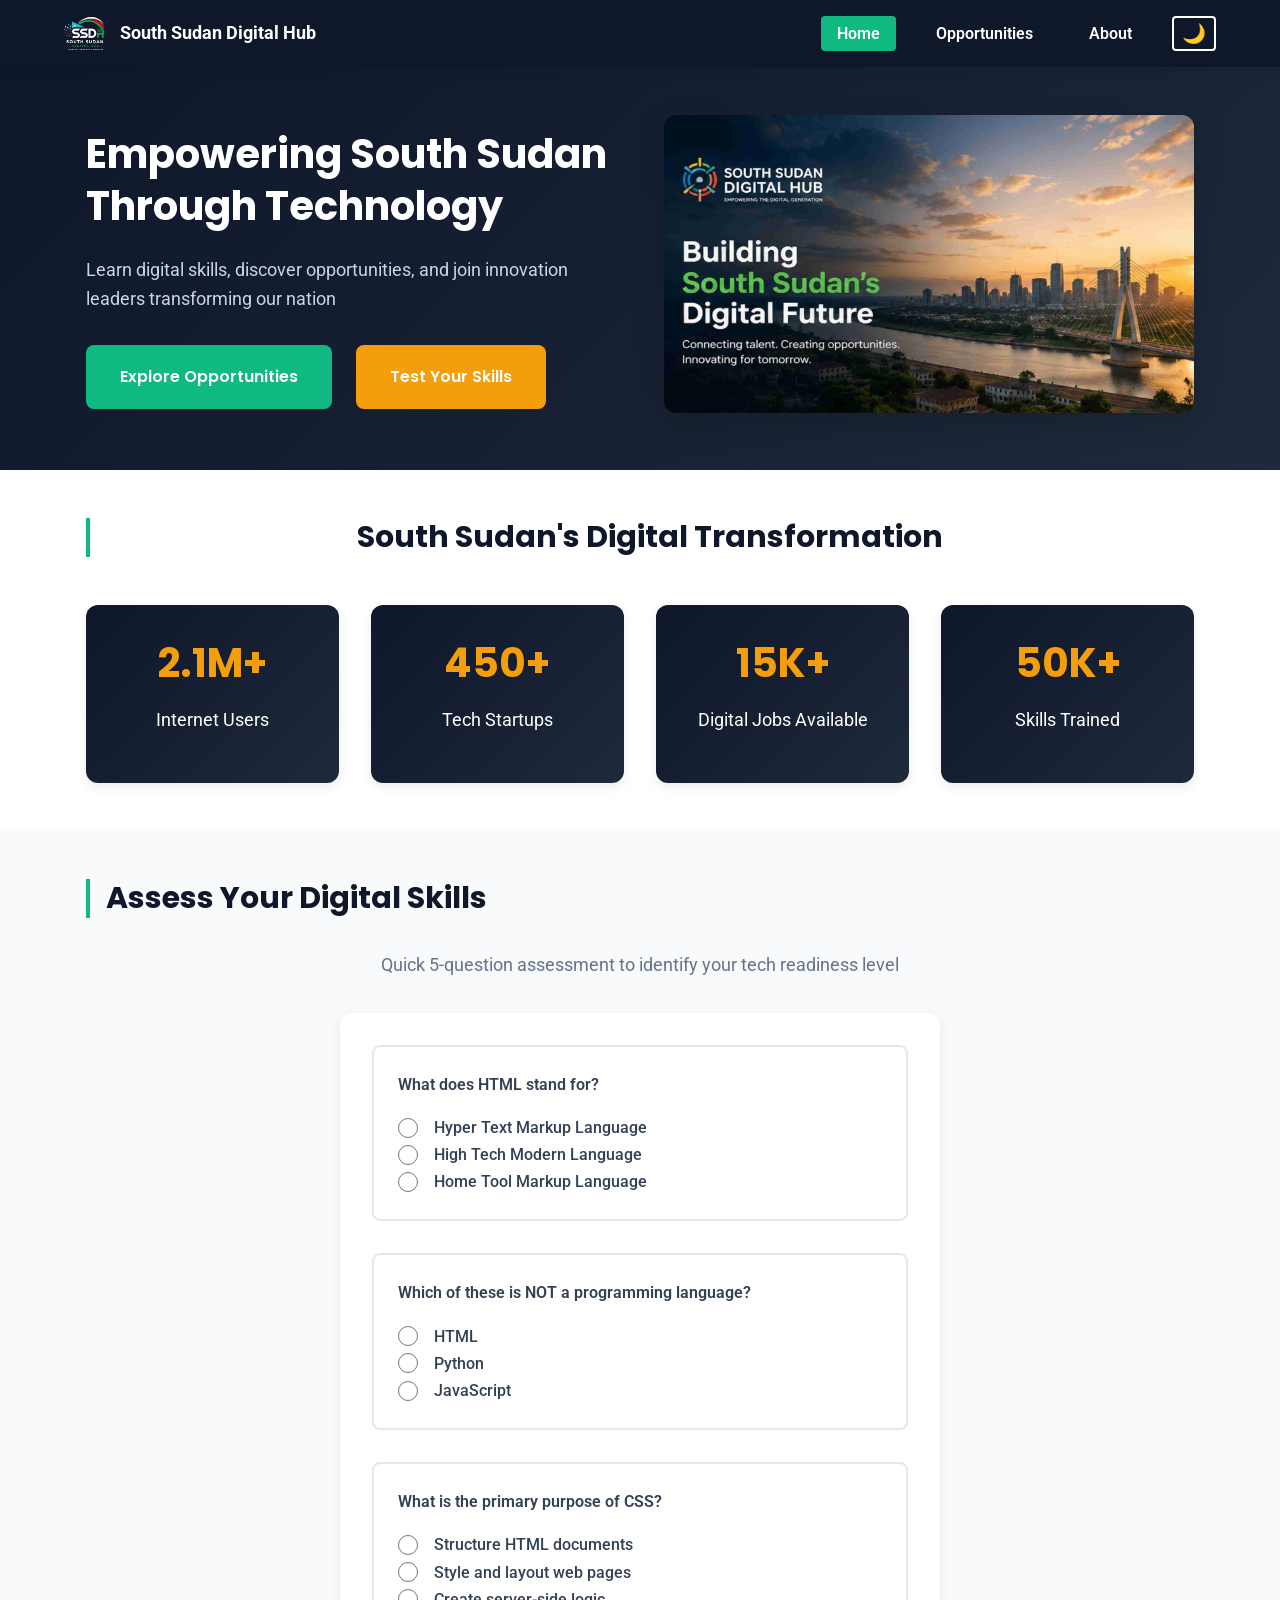
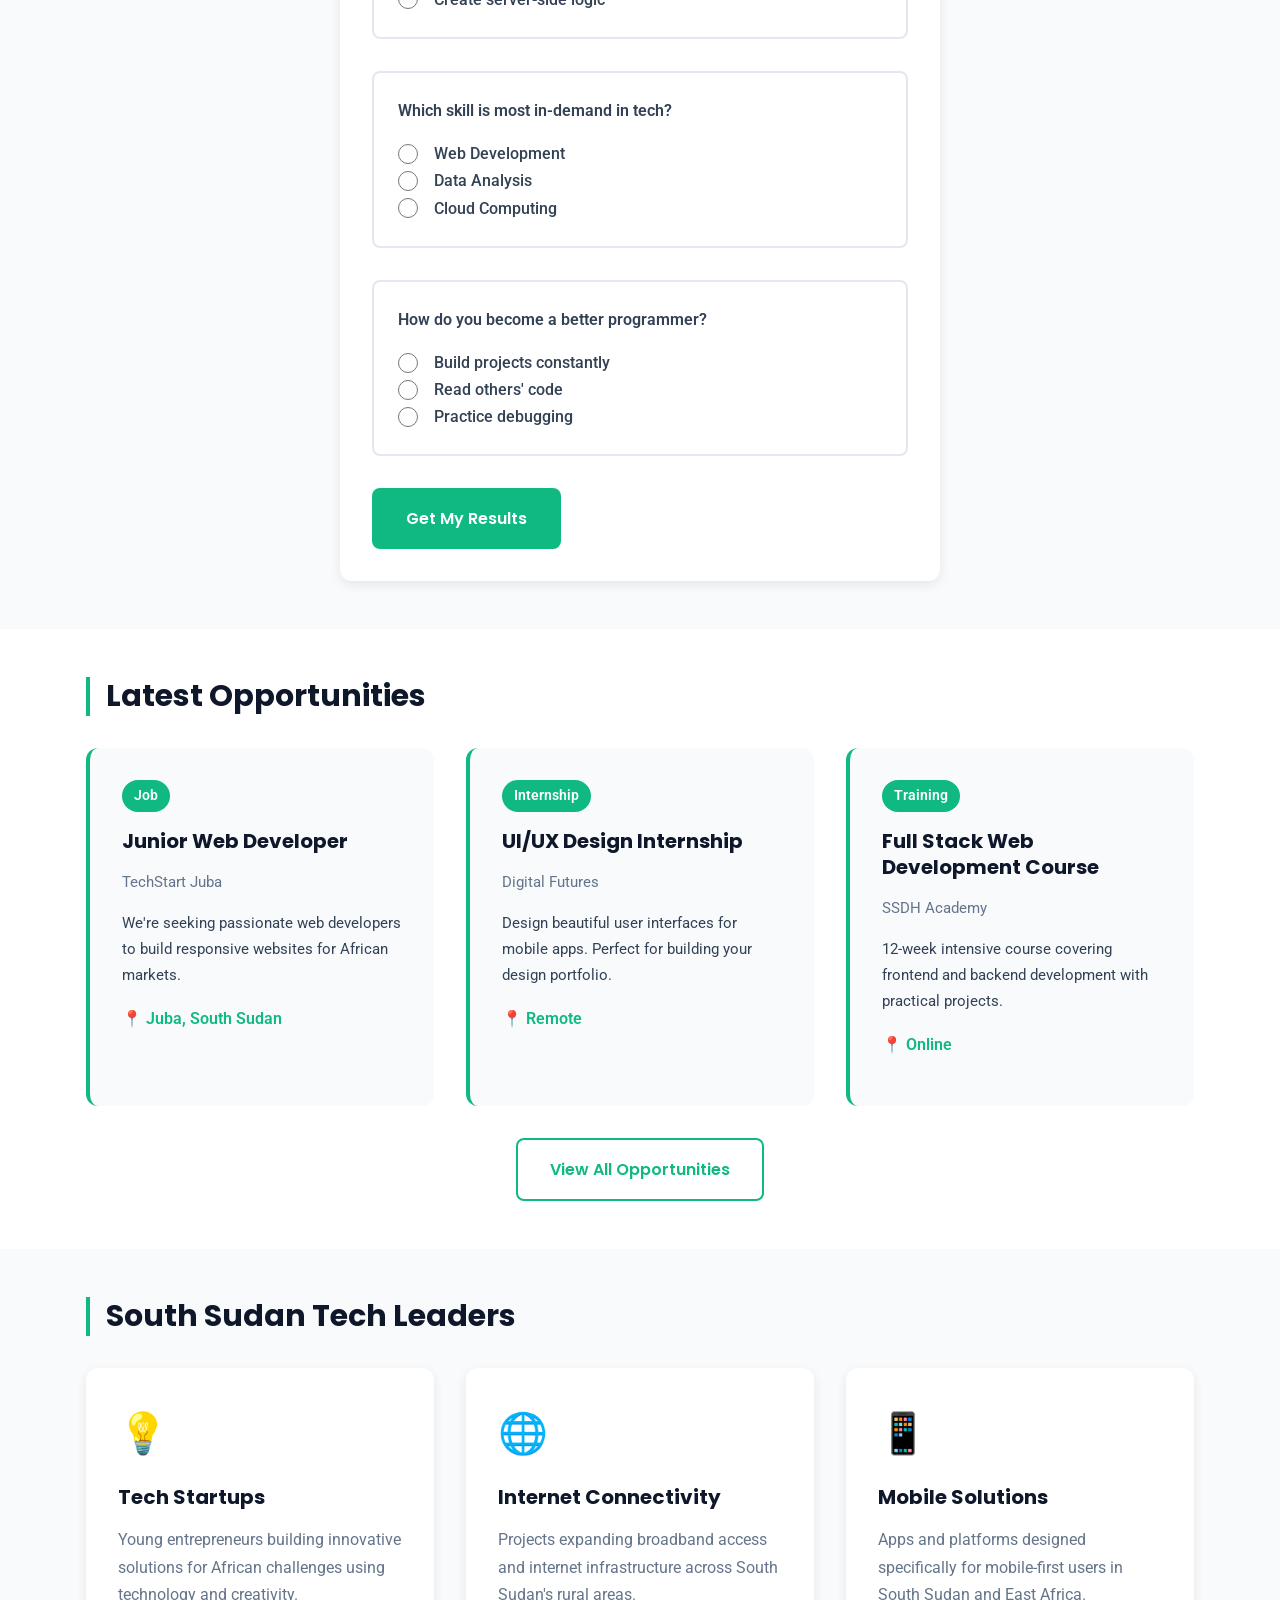
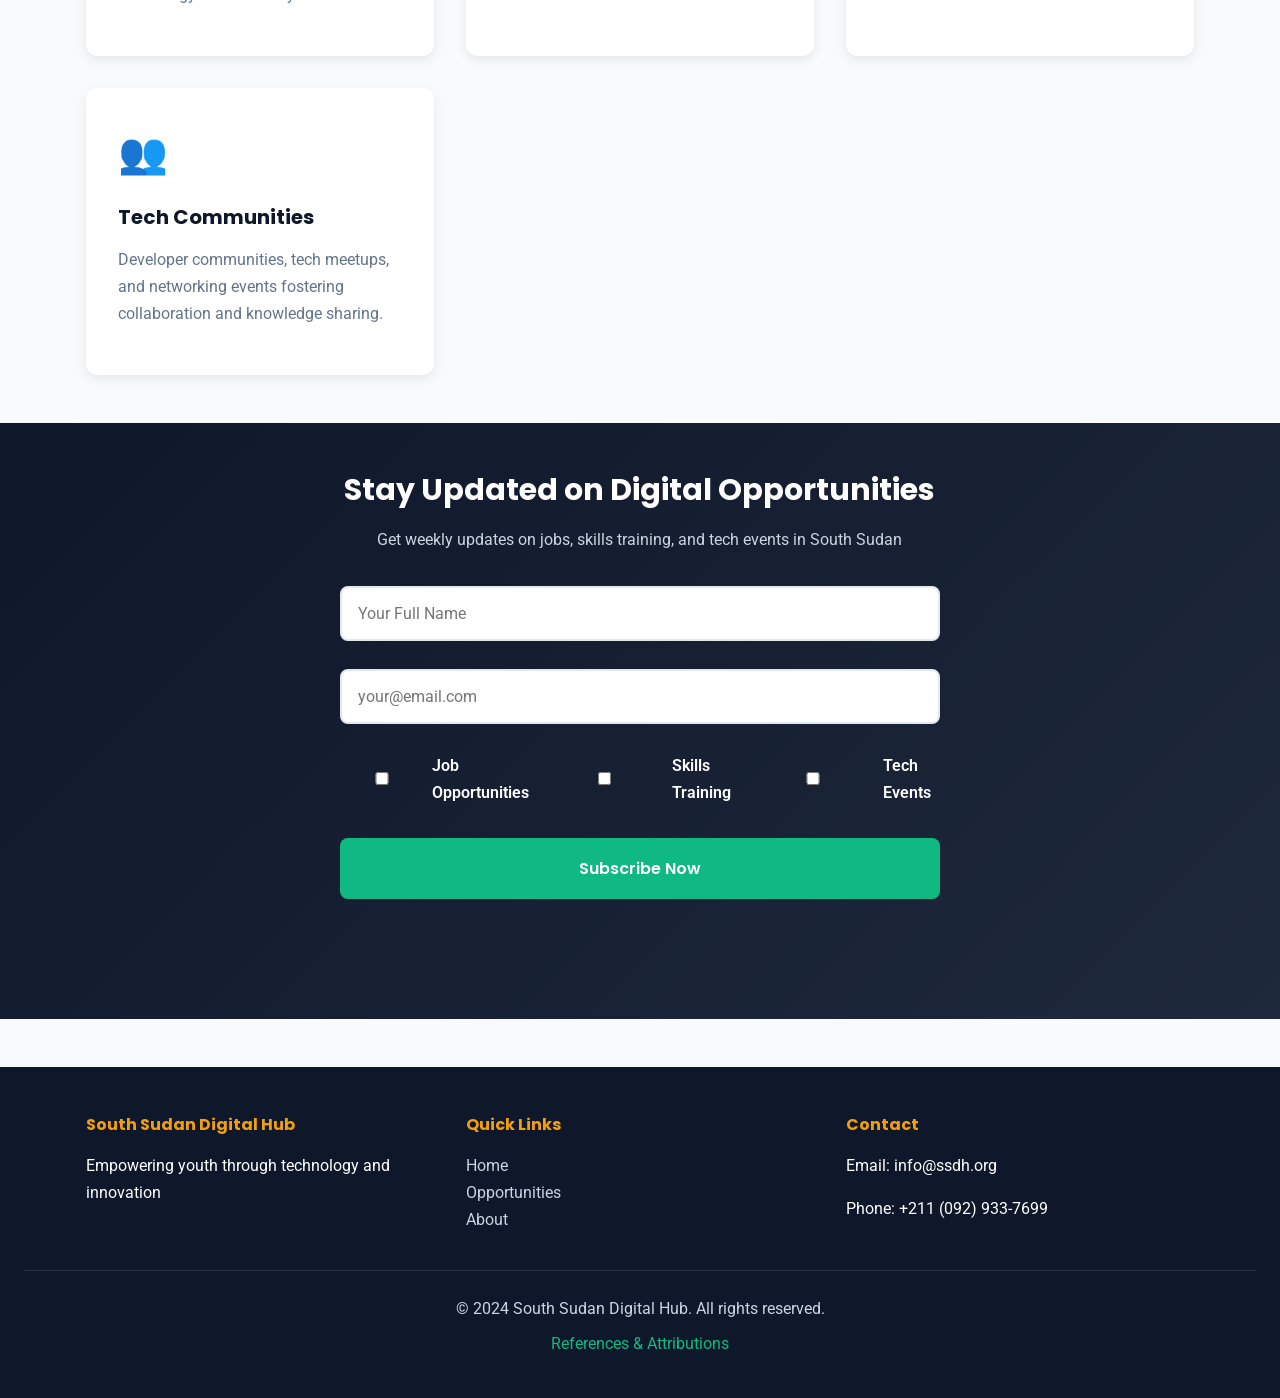
==== siteplan/index.html @ 2dbce315 "w06 project siteplan" ====
<!DOCTYPE html>
<html lang="en">
<head>
    <meta charset="UTF-8">
    <meta name="viewport" content="width=device-width, initial-scale=1.0">
    <meta name="description" content="South Sudan Digital Hub - Connecting young people with digital skills, innovation opportunities, and technology resources to drive economic growth.">
    <meta name="author" content="Isaac Malou">
    <meta name="theme-color" content="#0F172A">
    
    <title>South Sudan Digital Hub - Technology & Innovation Hub</title>
    
    <link rel="preconnect" href="https://fonts.googleapis.com">
    <link rel="preconnect" href="https://fonts.gstatic.com" crossorigin>
    <link href="https://fonts.googleapis.com/css2?family=Poppins:wght@400;600;700&family=Roboto:wght@300;400;500&display=swap" rel="stylesheet">
    <link rel="stylesheet" href="css/styles.css">
</head>
<body>
    <!-- Navigation -->
    <nav class="navbar">
        <div class="container nav-container">
            <div class="nav-brand">
                <img src="images/ssdh_logo0.png" alt="SSDH Logo" class="nav-logo">
                <span>South Sudan Digital Hub</span>
            </div>
            <button class="menu-toggle" id="menuToggle" aria-label="Toggle menu">
                <span></span>
                <span></span>
                <span></span>
            </button>
            <ul class="nav-menu" id="navMenu">
                <li><a href="index.html" class="active">Home</a></li>
                <li><a href="opportunities.html">Opportunities</a></li>
                <li><a href="about.html">About</a></li>
                <li><button id="themeToggle" class="theme-btn" aria-label="Toggle dark mode">🌙</button></li>
            </ul>
        </div>
    </nav>

    <!-- Hero Section -->
    <header class="hero">
        <div class="container">
            <div class="hero-content">
                <h1>Empowering South Sudan Through Technology</h1>
                <p class="hero-subtitle">Learn digital skills, discover opportunities, and join innovation leaders transforming our nation</p>
                <div class="hero-buttons">
                    <a href="opportunities.html" class="btn btn-primary">Explore Opportunities</a>
                    <a href="#skills-quiz" class="btn btn-secondary">Test Your Skills</a>
                </div>
            </div>
            <div class="hero-image">
                <img src="images/hero-tech.png" alt="South Sudan Digital Innovation" loading="lazy">
            </div>
        </div>
    </header>

    <main>
        <!-- Digital Impact Statistics -->
        <section class="statistics">
            <div class="container">
                <h2>South Sudan's Digital Transformation</h2>
                <div class="stats-grid">
                    <div class="stat-card">
                        <h3 class="stat-number" id="stat-users">2.1M+</h3>
                        <p>Internet Users</p>
                    </div>
                    <div class="stat-card">
                        <h3 class="stat-number" id="stat-startups">450+</h3>
                        <p>Tech Startups</p>
                    </div>
                    <div class="stat-card">
                        <h3 class="stat-number" id="stat-jobs">15K+</h3>
                        <p>Digital Jobs Available</p>
                    </div>
                    <div class="stat-card">
                        <h3 class="stat-number" id="stat-trained">50K+</h3>
                        <p>Skills Trained</p>
                    </div>
                </div>
            </div>
        </section>

        <!-- Skills Assessment Quiz -->
        <section class="skills-quiz" id="skills-quiz">
            <div class="container">
                <h2>Assess Your Digital Skills</h2>
                <p class="section-subtitle">Quick 5-question assessment to identify your tech readiness level</p>
                
                <div class="quiz-container">
                    <form id="quizForm">
                        <div class="quiz-questions" id="quizQuestions">
                            <!-- Questions will be populated by JavaScript -->
                        </div>
                        <button type="submit" class="btn btn-primary">Get My Results</button>
                    </form>
                    
                    <div id="quizResults" class="quiz-results" style="display: none;">
                        <h3>Your Digital Skills Level</h3>
                        <div class="result-badge" id="resultBadge"></div>
                        <p id="resultMessage"></p>
                        <div id="recommendedPath"></div>
                        <button class="btn btn-secondary" onclick="document.getElementById('quizForm').style.display='block'; document.getElementById('quizResults').style.display='none'; document.getElementById('quizForm').reset();">
                            Retake Quiz
                        </button>
                    </div>
                </div>
            </div>
        </section>

        <!-- Featured Opportunities -->
        <section class="featured-opportunities">
            <div class="container">
                <h2>Latest Opportunities</h2>
                <div class="opportunity-cards" id="opportunityCards">
                    <!-- Populated by JavaScript -->
                </div>
                <div class="view-all">
                    <a href="opportunities.html" class="btn btn-outline">View All Opportunities</a>
                </div>
            </div>
        </section>

        <!-- Innovation Highlights -->
        <section class="innovations">
            <div class="container">
                <h2>South Sudan Tech Leaders</h2>
                <div class="innovation-grid" id="innovationGrid">
                    <!-- Populated by JavaScript -->
                </div>
            </div>
        </section>

        <!-- Newsletter Signup Form -->
        <section class="newsletter">
            <div class="container">
                <h2>Stay Updated on Digital Opportunities</h2>
                <p>Get weekly updates on jobs, skills training, and tech events in South Sudan</p>
                <form id="newsletterForm" class="newsletter-form">
                    <div class="form-group">
                        <input type="text" id="userName" name="name" placeholder="Your Full Name" required>
                        <span class="error-message" id="nameError"></span>
                    </div>
                    <div class="form-group">
                        <input type="email" id="userEmail" name="email" placeholder="your@email.com" required>
                        <span class="error-message" id="emailError"></span>
                    </div>
                    <div class="form-group checkbox-group">
                        <label>
                            <input type="checkbox" name="interests" value="jobs"> Job Opportunities
                        </label>
                        <label>
                            <input type="checkbox" name="interests" value="training"> Skills Training
                        </label>
                        <label>
                            <input type="checkbox" name="interests" value="events"> Tech Events
                        </label>
                    </div>
                    <button type="submit" class="btn btn-primary">Subscribe Now</button>
                    <div id="formMessage" class="form-message"></div>
                </form>
            </div>
        </section>
    </main>

    <!-- Footer -->
    <footer>
        <div class="container footer-content">
            <div class="footer-section">
                <h4>South Sudan Digital Hub</h4>
                <p>Empowering youth through technology and innovation</p>
            </div>
            <div class="footer-section">
                <h4>Quick Links</h4>
                <ul>
                    <li><a href="index.html">Home</a></li>
                    <li><a href="opportunities.html">Opportunities</a></li>
                    <li><a href="about.html">About</a></li>
                </ul>
            </div>
            <div class="footer-section">
                <h4>Contact</h4>
                <p>Email: info@ssdh.org</p>
                <p>Phone: +211 (092) 933-7699</p>
            </div>
        </div>
        <div class="footer-bottom">
            <p>&copy; 2024 South Sudan Digital Hub. All rights reserved.</p>
            <p><a href="about.html#references">References & Attributions</a></p>
        </div>
    </footer>

    <script src="js/script.js"></script>
</body>
</html>
---- siteplan/css/styles.css ----
/* ==========================================
   SOUTH SUDAN DIGITAL HUB - MAIN STYLESHEET
   =========================================== */

/* CSS Variables */
:root {
    /* Colors */
    --navy: #0F172A;
    --green: #10B981;
    --gold: #F59E0B;
    --light: #F8FAFC;
    --white: #FFFFFF;
    --text: #334155;
    --text-light: #64748B;
    --border: #E2E8F0;
    --shadow: 0 4px 12px rgba(0, 0, 0, 0.08);
    --shadow-lg: 0 10px 30px rgba(0, 0, 0, 0.15);
    
    /* Spacing */
    --spacing-xs: 0.5rem;
    --spacing-sm: 1rem;
    --spacing-md: 1.5rem;
    --spacing-lg: 2rem;
    --spacing-xl: 3rem;
    
    /* Typography */
    --font-heading: 'Poppins', sans-serif;
    --font-body: 'Roboto', sans-serif;
    --font-size-base: 1rem;
    --font-size-lg: 1.125rem;
    --font-size-xl: 1.25rem;
    --font-size-2xl: 1.875rem;
    --font-size-3xl: 2.25rem;
    
    /* Transitions */
    --transition: all 0.3s cubic-bezier(0.4, 0, 0.2, 1);
}

/* Dark Mode Variables */
body.dark-mode {
    --light: #1A202C;
    --white: #2D3748;
    --text: #E2E8F0;
    --text-light: #A0AEC0;
    --border: #4A5568;
}

/* ==========================================
   BASE STYLES
   =========================================== */

* {
    margin: 0;
    padding: 0;
    box-sizing: border-box;
}

html {
    scroll-behavior: smooth;
}

body {
    font-family: var(--font-body);
    background-color: var(--light);
    color: var(--text);
    line-height: 1.7;
    transition: var(--transition);
    overflow-x: hidden;
}

.container {
    width: min(1200px, 90%);
    margin: 0 auto;
}

/* Typography */
h1, h2, h3, h4, h5, h6 {
    font-family: var(--font-heading);
    font-weight: 700;
    line-height: 1.3;
    margin-bottom: var(--spacing-sm);
}

h1 {
    font-size: var(--font-size-3xl);
}

h2 {
    font-size: var(--font-size-2xl);
    color: var(--navy);
    border-left: 4px solid var(--green);
    padding-left: var(--spacing-sm);
    margin-bottom: var(--spacing-lg);
}

body.dark-mode h2 {
    color: var(--white);
}

h3 {
    font-size: var(--font-size-xl);
}

p {
    margin-bottom: var(--spacing-sm);
}

a {
    color: var(--green);
    text-decoration: none;
    transition: var(--transition);
}

a:hover {
    color: var(--gold);
}

/* ==========================================
   NAVIGATION
   =========================================== */

.navbar {
    background-color: var(--navy);
    color: var(--white);
    padding: var(--spacing-sm) 0;
    position: sticky;
    top: 0;
    z-index: 1000;
    box-shadow: var(--shadow);
}

.nav-container {
    display: flex;
    justify-content: space-between;
    align-items: center;
    flex-wrap: wrap;
    gap: var(--spacing-md);
}

.nav-brand {
    display: flex;
    align-items: center;
    gap: var(--spacing-sm);
    font-weight: 700;
    font-size: var(--font-size-lg);
}

.nav-logo {
    width: 40px;
    height: auto;
}

.nav-menu {
    display: flex;
    list-style: none;
    gap: var(--spacing-md);
    align-items: center;
}

.nav-menu a {
    color: var(--white);
    font-weight: 600;
    padding: var(--spacing-xs) var(--spacing-sm);
    border-radius: 4px;
    transition: var(--transition);
}

.nav-menu a:hover,
.nav-menu a.active {
    background-color: var(--green);
    color: var(--white);
}

.menu-toggle {
    display: none;
    flex-direction: column;
    background: none;
    border: none;
    cursor: pointer;
    gap: 5px;
}

.menu-toggle span {
    width: 25px;
    height: 3px;
    background-color: var(--white);
    border-radius: 2px;
    transition: var(--transition);
}

.theme-btn {
    background: none;
    border: 2px solid var(--white);
    color: var(--white);
    font-size: 1.2rem;
    padding: 0.25rem 0.5rem;
    border-radius: 4px;
    cursor: pointer;
    transition: var(--transition);
}

.theme-btn:hover {
    background-color: var(--green);
    border-color: var(--green);
}

/* ==========================================
   HERO SECTION
   =========================================== */

.hero {
    background: linear-gradient(135deg, var(--navy) 0%, #1E293B 100%);
    color: var(--white);
    padding: var(--spacing-xl) var(--spacing-md);
}

.hero .container {
    display: grid;
    grid-template-columns: 1fr 1fr;
    gap: var(--spacing-xl);
    align-items: center;
}

.hero-content h1 {
    color: var(--white);
    margin-bottom: var(--spacing-md);
    font-size: 2.5rem;
}

.hero-subtitle {
    font-size: var(--font-size-lg);
    color: #CBD5E1;
    margin-bottom: var(--spacing-lg);
    line-height: 1.6;
}

.hero-buttons {
    display: flex;
    gap: var(--spacing-md);
    flex-wrap: wrap;
}

.hero-image img {
    width: 100%;
    height: auto;
    border-radius: 12px;
    box-shadow: var(--shadow-lg);
}

/* ==========================================
   BUTTONS
   =========================================== */

.btn {
    display: inline-block;
    padding: var(--spacing-sm) var(--spacing-lg);
    border-radius: 8px;
    font-family: var(--font-heading);
    font-weight: 600;
    border: 2px solid transparent;
    cursor: pointer;
    transition: var(--transition);
    text-align: center;
    font-size: var(--font-size-base);
}

.btn-primary {
    background-color: var(--green);
    color: var(--white);
}

.btn-primary:hover {
    background-color: #059669;
    transform: translateY(-2px);
    box-shadow: var(--shadow-lg);
}

.btn-secondary {
    background-color: var(--gold);
    color: var(--white);
}

.btn-secondary:hover {
    background-color: #D97706;
    transform: translateY(-2px);
}

.btn-outline {
    background-color: transparent;
    color: var(--green);
    border: 2px solid var(--green);
}

.btn-outline:hover {
    background-color: var(--green);
    color: var(--white);
}

/* ==========================================
   PAGE HEADER
   =========================================== */

.page-header {
    background: linear-gradient(135deg, var(--navy) 0%, #1E293B 100%);
    color: var(--white);
    padding: var(--spacing-xl) var(--spacing-md);
    text-align: center;
}

.page-header h1 {
    color: var(--white);
    margin-bottom: var(--spacing-sm);
}

.page-header p {
    font-size: var(--font-size-lg);
    color: #CBD5E1;
}

/* ==========================================
   STATISTICS SECTION
   =========================================== */

.statistics {
    padding: var(--spacing-xl) var(--spacing-md);
    background-color: var(--white);
}

body.dark-mode .statistics {
    background-color: var(--white);
}

.statistics h2 {
    text-align: center;
    margin-bottom: var(--spacing-xl);
}

.stats-grid {
    display: grid;
    grid-template-columns: repeat(auto-fit, minmax(200px, 1fr));
    gap: var(--spacing-lg);
}

.stat-card {
    background: linear-gradient(135deg, var(--navy) 0%, #1E293B 100%);
    color: var(--white);
    padding: var(--spacing-lg);
    border-radius: 12px;
    text-align: center;
    box-shadow: var(--shadow);
    transition: var(--transition);
}

.stat-card:hover {
    transform: translateY(-5px);
    box-shadow: var(--shadow-lg);
}

.stat-number {
    font-size: 2.5rem;
    color: var(--gold);
    margin-bottom: var(--spacing-sm);
    font-weight: 700;
}

.stat-card p {
    font-size: var(--font-size-lg);
}

/* ==========================================
   SKILLS QUIZ SECTION
   =========================================== */

.skills-quiz {
    padding: var(--spacing-xl) var(--spacing-md);
    background-color: var(--light);
}

.section-subtitle {
    text-align: center;
    color: var(--text-light);
    margin-bottom: var(--spacing-lg);
    font-size: var(--font-size-lg);
}

.quiz-container {
    background-color: var(--white);
    padding: var(--spacing-lg);
    border-radius: 12px;
    max-width: 600px;
    margin: 0 auto;
    box-shadow: var(--shadow);
}

.quiz-questions {
    display: grid;
    gap: var(--spacing-lg);
    margin-bottom: var(--spacing-lg);
}

.quiz-question {
    padding: var(--spacing-md);
    border: 2px solid var(--border);
    border-radius: 8px;
    transition: var(--transition);
}

.quiz-question:hover {
    border-color: var(--green);
    background-color: rgba(16, 185, 129, 0.05);
}

.quiz-question label {
    display: flex;
    align-items: center;
    gap: var(--spacing-sm);
    cursor: pointer;
    font-weight: 500;
}

.quiz-question input[type="radio"] {
    cursor: pointer;
    width: 20px;
    height: 20px;
    accent-color: var(--green);
}

.quiz-results {
    text-align: center;
    padding: var(--spacing-lg);
    background-color: rgba(16, 185, 129, 0.1);
    border-radius: 8px;
}

.result-badge {
    font-size: 3rem;
    margin: var(--spacing-lg) 0;
}

.quiz-results p {
    font-size: var(--font-size-lg);
    margin-bottom: var(--spacing-md);
    font-weight: 600;
}

#recommendedPath {
    text-align: left;
    margin-top: var(--spacing-lg);
    padding: var(--spacing-md);
    background-color: var(--light);
    border-radius: 8px;
}

#recommendedPath h4 {
    margin-bottom: var(--spacing-sm);
}

#recommendedPath ul {
    margin-left: var(--spacing-md);
}

/* ==========================================
   FEATURED OPPORTUNITIES SECTION
   =========================================== */

.featured-opportunities {
    padding: var(--spacing-xl) var(--spacing-md);
    background-color: var(--white);
}

.opportunity-cards {
    display: grid;
    grid-template-columns: repeat(auto-fit, minmax(300px, 1fr));
    gap: var(--spacing-lg);
    margin-bottom: var(--spacing-lg);
}

.opportunity-card {
    background-color: var(--light);
    padding: var(--spacing-lg);
    border-radius: 12px;
    border-left: 4px solid var(--green);
    transition: var(--transition);
    cursor: pointer;
}

.opportunity-card:hover {
    transform: translateY(-5px);
    box-shadow: var(--shadow-lg);
}

.opportunity-type {
    display: inline-block;
    background-color: var(--green);
    color: var(--white);
    padding: 0.25rem 0.75rem;
    border-radius: 20px;
    font-size: 0.85rem;
    font-weight: 600;
    margin-bottom: var(--spacing-sm);
}

.opportunity-title {
    color: var(--navy);
    margin-bottom: var(--spacing-sm);
}

body.dark-mode .opportunity-title {
    color: var(--white);
}

.opportunity-company {
    color: var(--text-light);
    font-size: 0.95rem;
    margin-bottom: var(--spacing-sm);
}

.opportunity-description {
    color: var(--text);
    font-size: 0.95rem;
    margin-bottom: var(--spacing-sm);
}

.view-all {
    text-align: center;
}

/* ==========================================
   INNOVATIONS SECTION
   =========================================== */

.innovations {
    padding: var(--spacing-xl) var(--spacing-md);
    background-color: var(--light);
}

.innovation-grid {
    display: grid;
    grid-template-columns: repeat(auto-fit, minmax(280px, 1fr));
    gap: var(--spacing-lg);
}

.innovation-card {
    background-color: var(--white);
    padding: var(--spacing-lg);
    border-radius: 12px;
    box-shadow: var(--shadow);
    transition: var(--transition);
}

.innovation-card:hover {
    transform: translateY(-8px);
    box-shadow: var(--shadow-lg);
}

.innovation-icon {
    font-size: 2.5rem;
    margin-bottom: var(--spacing-sm);
}

.innovation-card h3 {
    color: var(--navy);
    margin-bottom: var(--spacing-sm);
}

body.dark-mode .innovation-card h3 {
    color: var(--white);
}

.innovation-card p {
    color: var(--text-light);
}

/* ==========================================
   NEWSLETTER SECTION
   =========================================== */

.newsletter {
    padding: var(--spacing-xl) var(--spacing-md);
    background: linear-gradient(135deg, var(--navy) 0%, #1E293B 100%);
    color: var(--white);
    text-align: center;
}

.newsletter h2 {
    color: var(--white);
    border: none;
    padding: 0;
    margin-bottom: var(--spacing-sm);
}

.newsletter p {
    color: #CBD5E1;
    margin-bottom: var(--spacing-lg);
}

.newsletter-form {
    max-width: 600px;
    margin: 0 auto;
    display: grid;
    gap: var(--spacing-md);
}

.form-group {
    text-align: left;
}

.form-group label {
    display: block;
    margin-bottom: var(--spacing-xs);
    font-weight: 600;
}

.form-group input,
.form-group textarea {
    width: 100%;
    padding: var(--spacing-sm);
    border: 2px solid var(--border);
    border-radius: 8px;
    font-family: var(--font-body);
    font-size: var(--font-size-base);
    transition: var(--transition);
    background-color: var(--white);
    color: var(--text);
}

body.dark-mode .form-group input,
body.dark-mode .form-group textarea {
    background-color: #2D3748;
    color: #E2E8F0;
    border-color: #4A5568;
}

.form-group input:focus,
.form-group textarea:focus {
    outline: none;
    border-color: var(--green);
    box-shadow: 0 0 0 3px rgba(16, 185, 129, 0.1);
}

.checkbox-group {
    display: grid;
    grid-template-columns: repeat(auto-fit, minmax(150px, 1fr));
    gap: var(--spacing-sm);
}

.checkbox-group label {
    display: flex;
    align-items: center;
    gap: var(--spacing-xs);
    cursor: pointer;
}

.checkbox-group input[type="checkbox"] {
    cursor: pointer;
    accent-color: var(--green);
}

.error-message {
    color: #EF4444;
    font-size: 0.85rem;
    margin-top: 0.25rem;
    display: block;
}

.form-message {
    padding: var(--spacing-md);
    border-radius: 8px;
    font-weight: 600;
    text-align: center;
}

.form-message.success {
    background-color: #DCFCE7;
    color: #166534;
}

.form-message.error {
    background-color: #FEE2E2;
    color: #991B1B;
}

/* ==========================================
   OPPORTUNITIES PAGE FILTERS
   =========================================== */

.filter-section {
    padding: var(--spacing-xl) var(--spacing-md);
    background-color: var(--white);
}

.filter-controls {
    display: grid;
    grid-template-columns: repeat(auto-fit, minmax(200px, 1fr));
    gap: var(--spacing-md);
    margin-bottom: var(--spacing-lg);
}

.filter-group {
    display: flex;
    flex-direction: column;
}

.filter-group label {
    font-weight: 600;
    margin-bottom: var(--spacing-xs);
}

.filter-group select {
    padding: var(--spacing-sm);
    border: 2px solid var(--border);
    border-radius: 8px;
    font-family: var(--font-body);
    transition: var(--transition);
    cursor: pointer;
    background-color: var(--white);
    color: var(--text);
}

body.dark-mode .filter-group select {
    background-color: #2D3748;
    color: #E2E8F0;
    border-color: #4A5568;
}

.filter-group select:focus {
    outline: none;
    border-color: var(--green);
    box-shadow: 0 0 0 3px rgba(16, 185, 129, 0.1);
}

.results-info {
    padding: var(--spacing-md) var(--spacing-lg);
    background-color: rgba(16, 185, 129, 0.1);
    border-radius: 8px;
    margin-bottom: var(--spacing-lg);
}

.opportunities-list {
    display: grid;
    grid-template-columns: repeat(auto-fill, minmax(300px, 1fr));
    gap: var(--spacing-lg);
    margin-bottom: var(--spacing-xl);
}

.opportunity-item {
    background-color: var(--white);
    padding: var(--spacing-lg);
    border-radius: 12px;
    border-top: 4px solid var(--green);
    box-shadow: var(--shadow);
    transition: var(--transition);
}

.opportunity-item:hover {
    transform: translateY(-5px);
    box-shadow: var(--shadow-lg);
}

.opportunity-item h3 {
    color: var(--navy);
    margin-bottom: var(--spacing-xs);
}

body.dark-mode .opportunity-item h3 {
    color: var(--white);
}

.opportunity-meta {
    display: flex;
    gap: var(--spacing-md);
    margin-bottom: var(--spacing-sm);
    flex-wrap: wrap;
}

.meta-tag {
    background-color: #EDF2F7;
    color: var(--navy);
    padding: 0.25rem 0.75rem;
    border-radius: 20px;
    font-size: 0.85rem;
    font-weight: 600;
}

body.dark-mode .meta-tag {
    background-color: #4A5568;
    color: #E2E8F0;
}

.no-results {
    text-align: center;
    padding: var(--spacing-xl);
    background-color: #FEF3C7;
    border-radius: 12px;
    color: var(--navy);
}

/* ==========================================
   ABOUT PAGE
   =========================================== */

.about-section {
    padding: var(--spacing-lg);
    background-color: var(--white);
    margin-bottom: var(--spacing-lg);
    border-radius: 12px;
    box-shadow: var(--shadow);
}

.stories-grid {
    display: grid;
    grid-template-columns: repeat(auto-fit, minmax(280px, 1fr));
    gap: var(--spacing-lg);
    margin-top: var(--spacing-lg);
}

.story-card {
    background-color: var(--light);
    padding: var(--spacing-lg);
    border-radius: 12px;
    border-left: 4px solid var(--green);
}

.story-role {
    color: var(--green);
    font-weight: 600;
    font-size: 0.95rem;
    margin-bottom: var(--spacing-sm);
}

.team-grid {
    display: grid;
    grid-template-columns: repeat(auto-fit, minmax(250px, 1fr));
    gap: var(--spacing-lg);
    margin-top: var(--spacing-lg);
}

.team-member {
    text-align: center;
    padding: var(--spacing-lg);
    background-color: var(--light);
    border-radius: 12px;
    transition: var(--transition);
}

.team-member:hover {
    transform: translateY(-5px);
}

.team-member img {
    width: 150px;
    height: 150px;
    border-radius: 50%;
    object-fit: cover;
    margin-bottom: var(--spacing-md);
    border: 4px solid var(--green);
}

.team-member h3 {
    color: var(--navy);
    margin-bottom: 0.25rem;
}

body.dark-mode .team-member h3 {
    color: var(--white);
}

.team-member p {
    color: var(--text-light);
}

.bio {
    font-size: 0.9rem;
    line-height: 1.6;
}

.contact-section {
    max-width: 600px;
    margin: var(--spacing-lg) auto;
}

.contact-form {
    display: grid;
    gap: var(--spacing-md);
}

.references-section {
    background-color: #F3F4F6;
    padding: var(--spacing-xl) var(--spacing-md);
}

body.dark-mode .references-section {
    background-color: #1A202C;
}

.references-section h3 {
    margin-top: var(--spacing-lg);
    margin-bottom: var(--spacing-md);
}

.references-section ul {
    margin-left: var(--spacing-lg);
}

.references-section li {
    margin-bottom: var(--spacing-sm);
}

/* ==========================================
   FOOTER
   =========================================== */

footer {
    background-color: var(--navy);
    color: var(--white);
    padding: var(--spacing-xl) var(--spacing-md) var(--spacing-lg);
    margin-top: var(--spacing-xl);
}

.footer-content {
    display: grid;
    grid-template-columns: repeat(auto-fit, minmax(250px, 1fr));
    gap: var(--spacing-lg);
    margin-bottom: var(--spacing-lg);
}

.footer-section h4 {
    color: var(--gold);
    margin-bottom: var(--spacing-sm);
}

.footer-section ul {
    list-style: none;
    padding: 0;
}

.footer-section a {
    color: #CBD5E1;
    transition: var(--transition);
}

.footer-section a:hover {
    color: var(--green);
}

.footer-bottom {
    border-top: 1px solid rgba(255, 255, 255, 0.1);
    padding-top: var(--spacing-md);
    text-align: center;
    color: #CBD5E1;
}

.footer-bottom p {
    margin-bottom: 0.5rem;
}

/* ==========================================
   RESPONSIVE DESIGN
   =========================================== */

@media (max-width: 768px) {
    .menu-toggle {
        display: flex;
    }

    .nav-menu {
        position: absolute;
        top: 100%;
        left: 0;
        width: 100%;
        background-color: var(--navy);
        flex-direction: column;
        padding: var(--spacing-lg) var(--spacing-md);
        gap: var(--spacing-md);
        display: none;
    }

    .nav-menu.active {
        display: flex;
    }

    h1 {
        font-size: 1.875rem;
    }

    h2 {
        font-size: 1.5rem;
    }

    .hero .container {
        grid-template-columns: 1fr;
        gap: var(--spacing-lg);
    }

    .hero-content h1 {
        font-size: 1.875rem;
    }

    .hero-buttons {
        flex-direction: column;
    }

    .hero-buttons .btn {
        width: 100%;
    }

    .stats-grid {
        grid-template-columns: 1fr 1fr;
    }

    .opportunity-cards {
        grid-template-columns: 1fr;
    }

    .stories-grid {
        grid-template-columns: 1fr;
    }

    .team-grid {
        grid-template-columns: 1fr;
    }

    .footer-content {
        grid-template-columns: 1fr;
    }

    .stat-number {
        font-size: 2rem;
    }
}

@media (max-width: 480px) {
    h1 {
        font-size: 1.5rem;
    }

    h2 {
        font-size: 1.25rem;
    }

    .nav-brand {
        gap: var(--spacing-xs);
    }

    .nav-brand span {
        display: none;
    }

    .nav-logo {
        width: 35px;
    }

    .hero-subtitle {
        font-size: 1rem;
    }

    .stats-grid {
        grid-template-columns: 1fr;
    }

    .stat-number {
        font-size: 1.875rem;
    }

    .filter-controls {
        grid-template-columns: 1fr;
    }

    .checkbox-group {
        grid-template-columns: 1fr;
    }

    .team-member img {
        width: 120px;
        height: 120px;
    }

    main {
        padding: var(--spacing-md) 0;
    }
}

/* ==========================================
   ACCESSIBILITY & PRINT
   =========================================== */

@media print {
    nav, footer, .newsletter, .theme-btn {
        display: none;
    }

    body {
        background-color: var(--white);
    }

    a {
        color: var(--navy);
    }
}

@media (prefers-reduced-motion: reduce) {
    * {
        animation-duration: 0.01ms !important;
        animation-iteration-count: 1 !important;
        transition-duration: 0.01ms !important;
    }
}

/* Focus states for accessibility */
button:focus,
a:focus,
input:focus,
select:focus,
textarea:focus {
    outline: 2px solid var(--green);
    outline-offset: 2px;
}

/* Skip to main content link */
.skip-link {
    position: absolute;
    top: -40px;
    left: 0;
    background: var(--green);
    color: var(--white);
    padding: 8px;
    z-index: 100;
}

.skip-link:focus {
    top: 0;
}
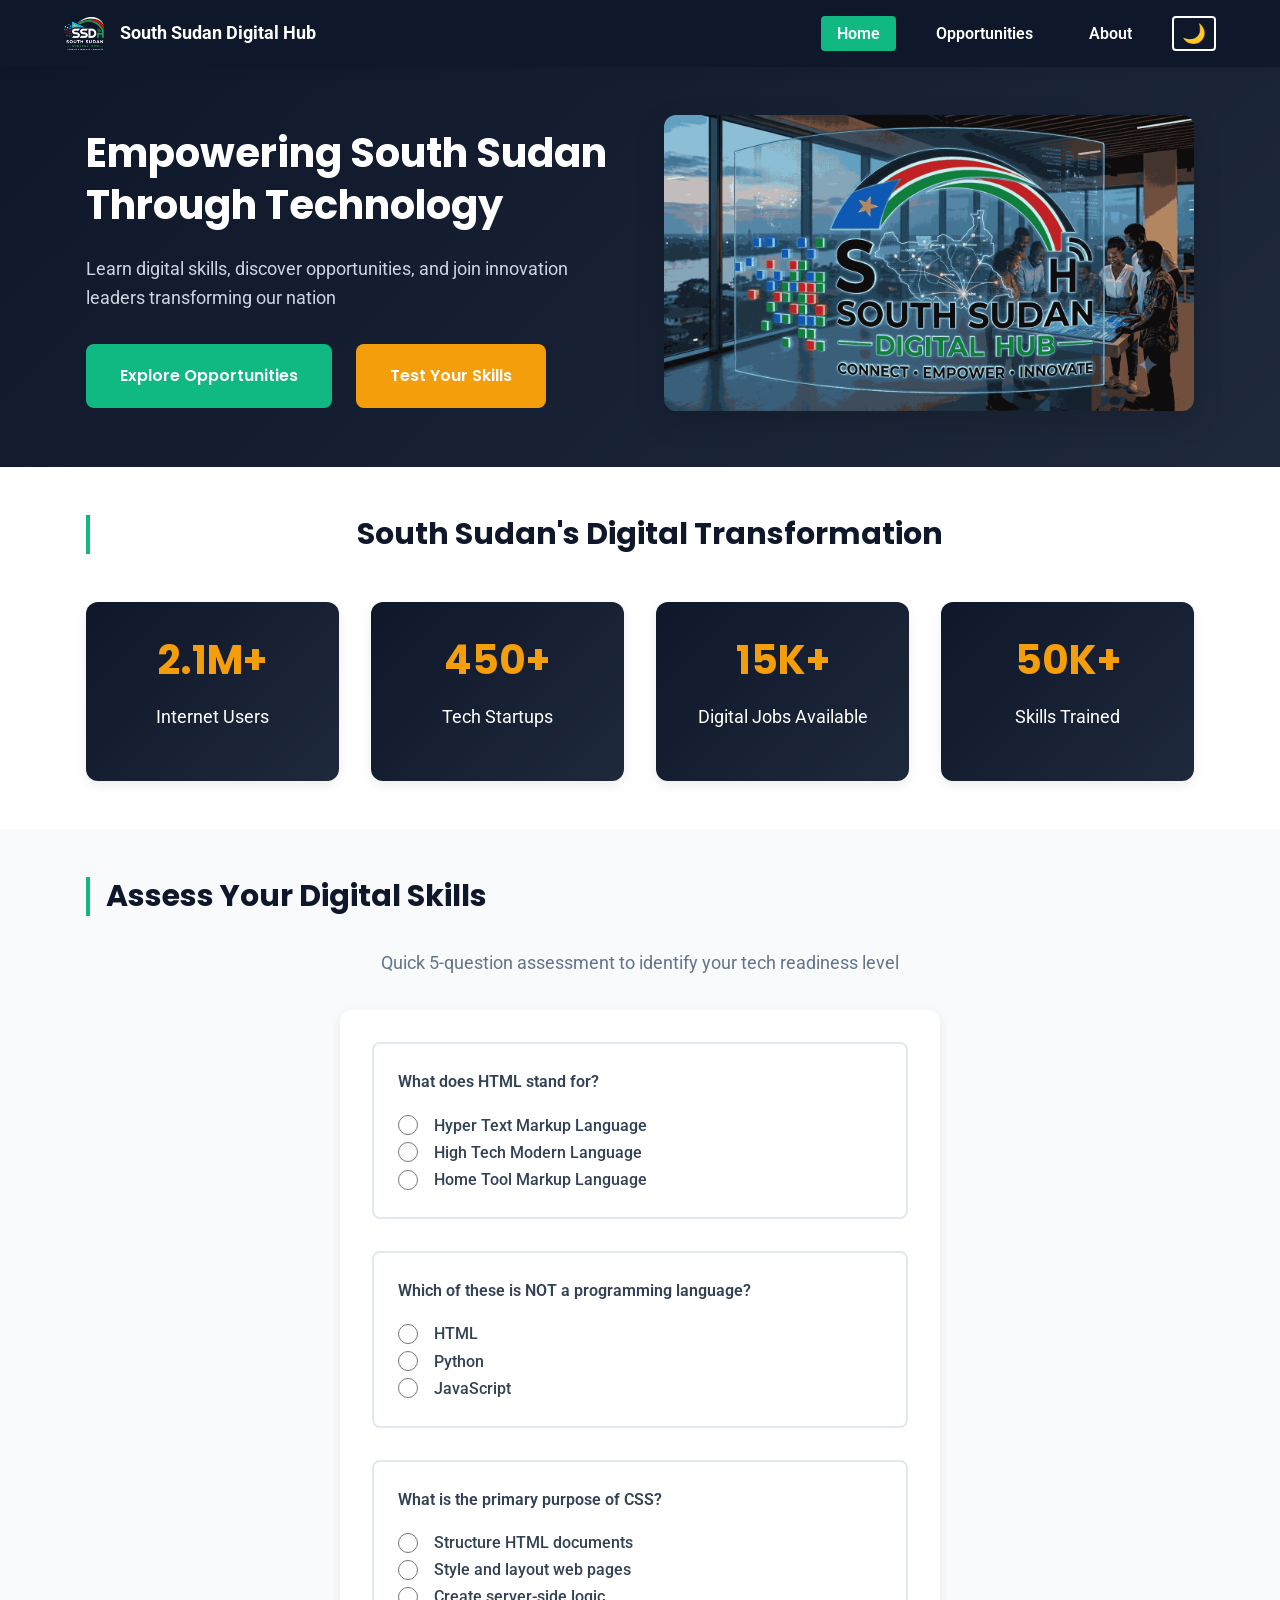
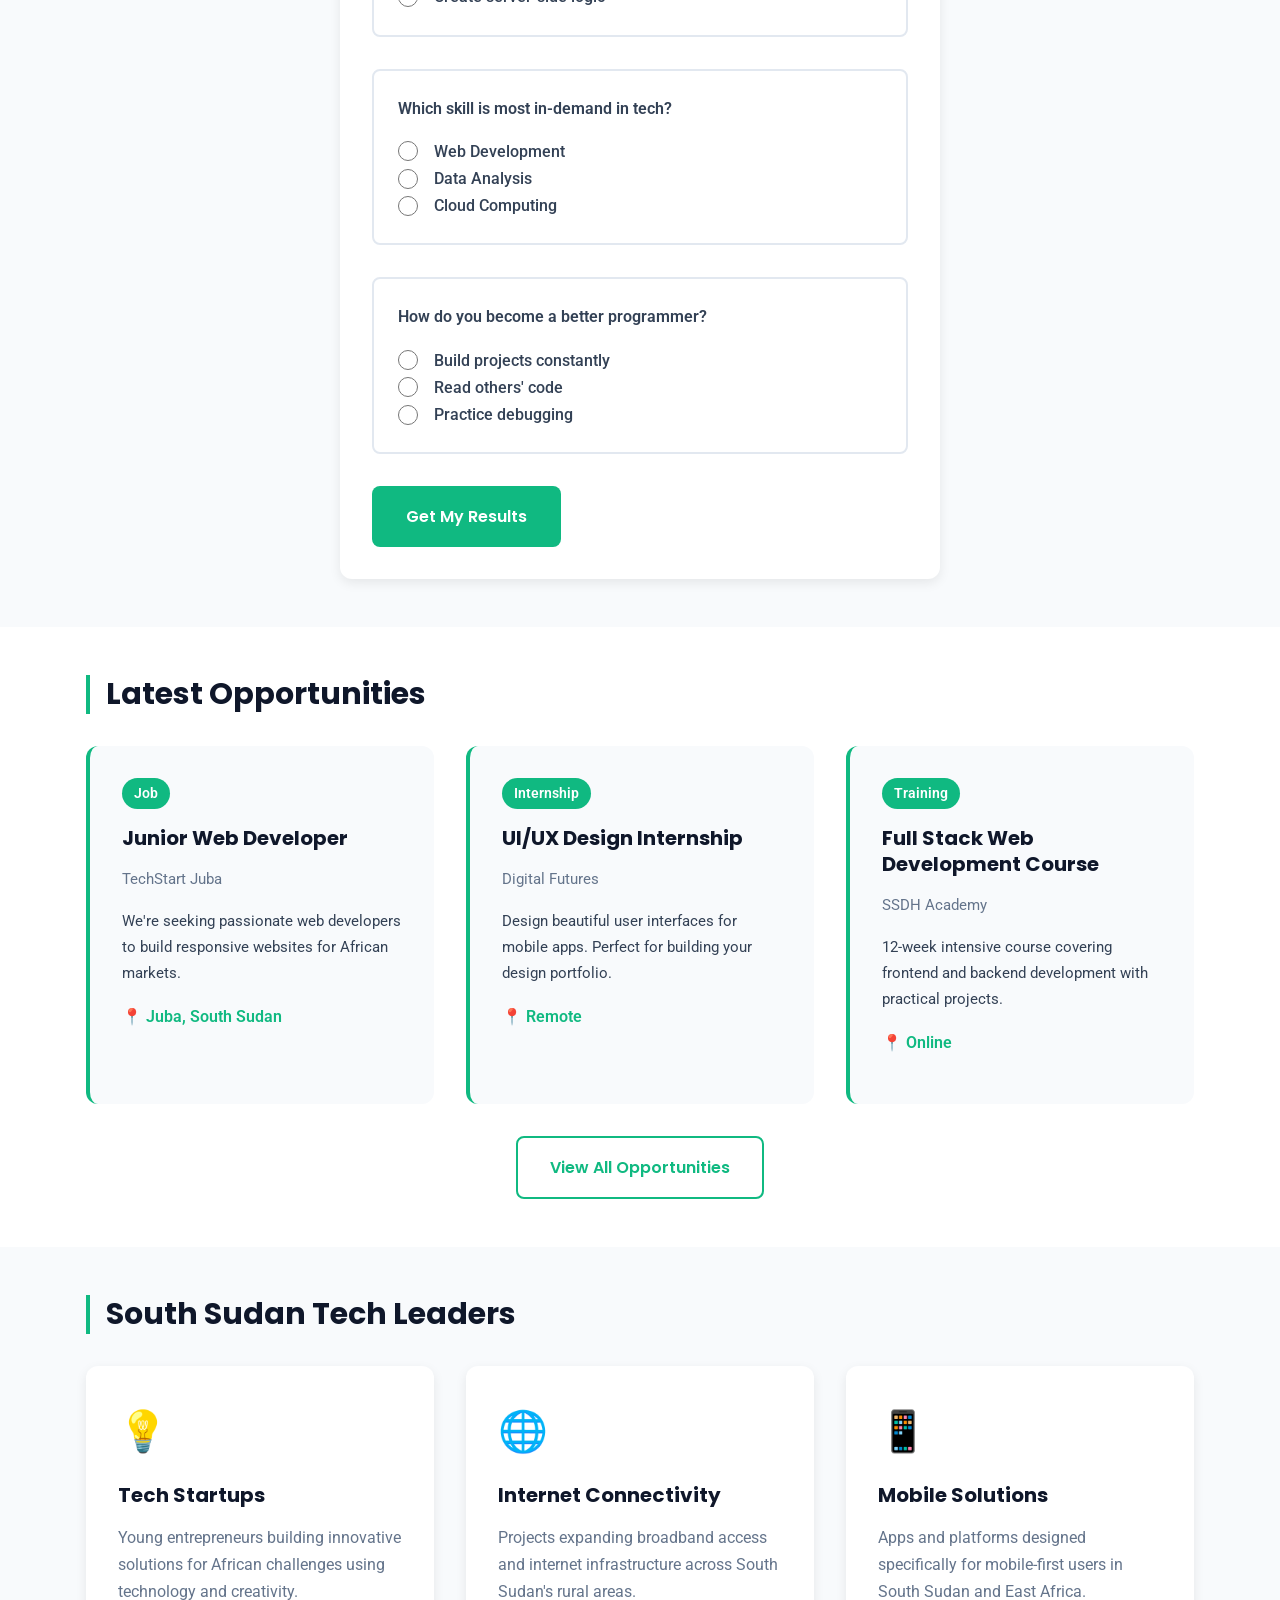
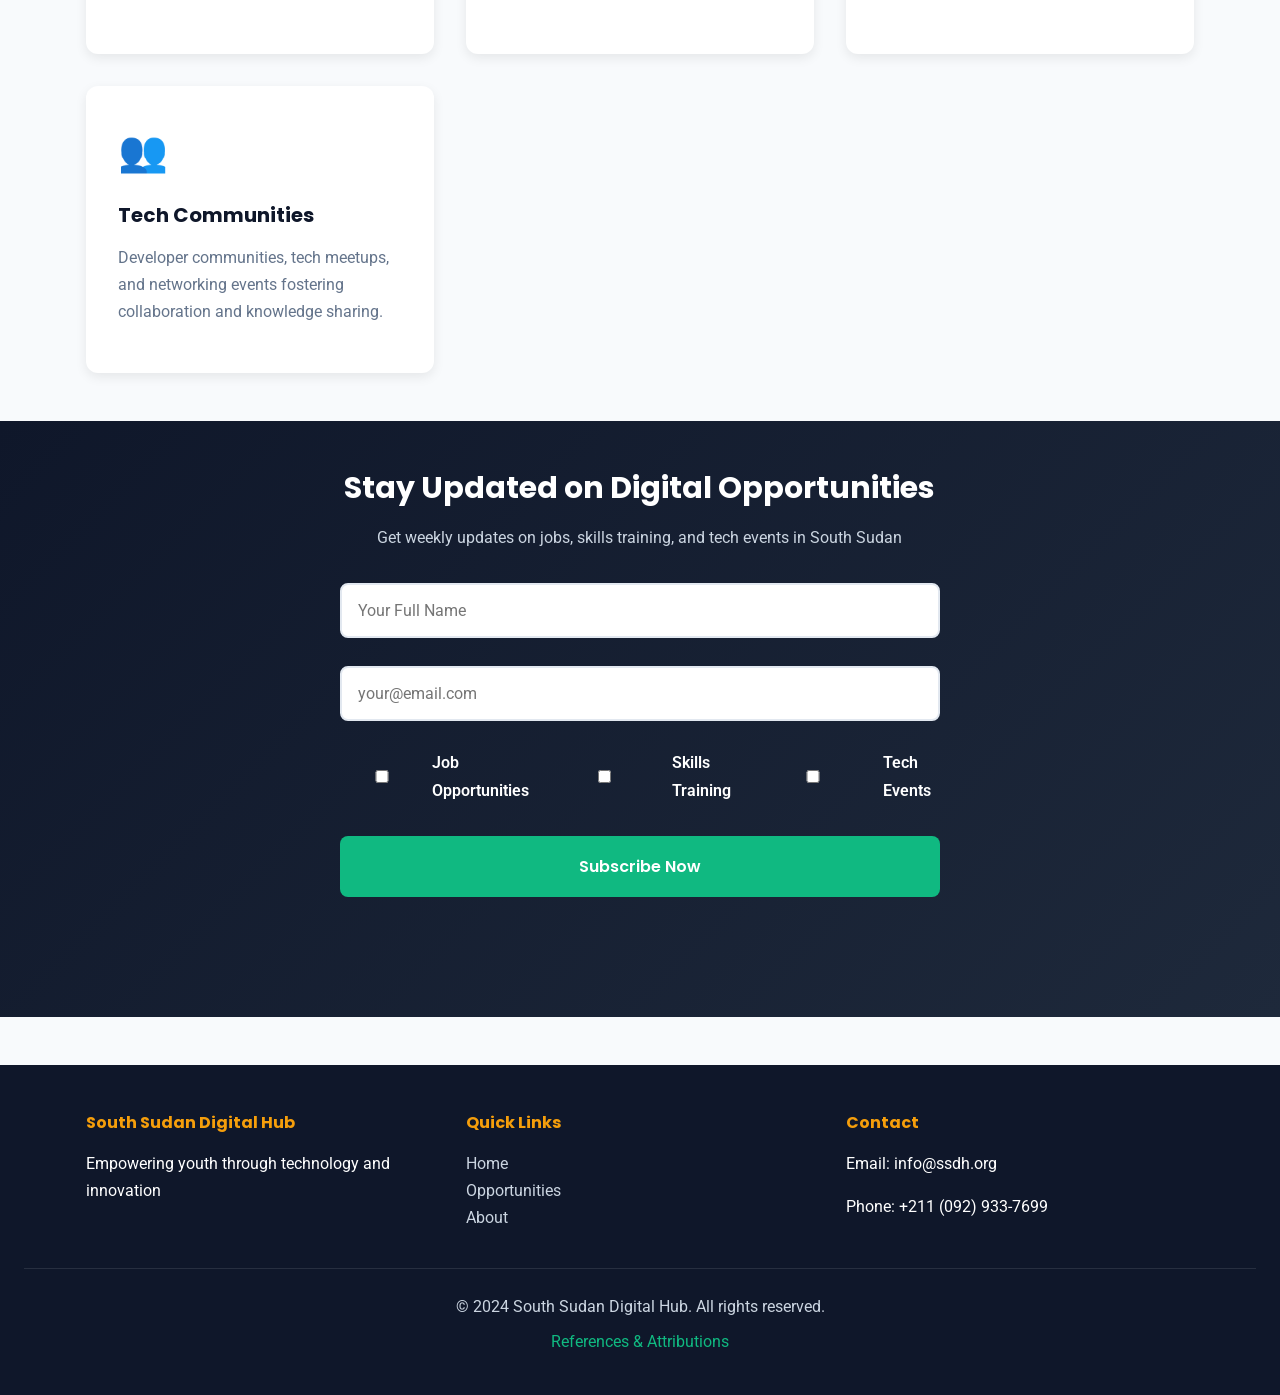
==== commit 0e29a495: "W06 Edit Naming" ====
--- a/siteplan/index.html
+++ b/siteplan/index.html
@@ -12,7 +12,7 @@
     <link rel="preconnect" href="https://fonts.googleapis.com">
     <link rel="preconnect" href="https://fonts.gstatic.com" crossorigin>
     <link href="https://fonts.googleapis.com/css2?family=Poppins:wght@400;600;700&family=Roboto:wght@300;400;500&display=swap" rel="stylesheet">
-    <link rel="stylesheet" href="css/styles.css">
+    <link rel="stylesheet" href="styles/styles.css">
 </head>
 <body>
     <!-- Navigation -->
@@ -188,6 +188,6 @@
         </div>
     </footer>
 
-    <script src="js/script.js"></script>
+    <script src="scripts/script.js"></script>
 </body>
 </html>
--- a/siteplan/styles/styles.css
+++ b/siteplan/styles/styles.css
@@ -0,0 +1,1132 @@
+/* ==========================================
+   SOUTH SUDAN DIGITAL HUB - MAIN STYLESHEET
+   =========================================== */
+
+/* CSS Variables */
+:root {
+    /* Colors */
+    --navy: #0F172A;
+    --green: #10B981;
+    --gold: #F59E0B;
+    --light: #F8FAFC;
+    --white: #FFFFFF;
+    --text: #334155;
+    --text-light: #64748B;
+    --border: #E2E8F0;
+    --shadow: 0 4px 12px rgba(0, 0, 0, 0.08);
+    --shadow-lg: 0 10px 30px rgba(0, 0, 0, 0.15);
+    
+    /* Spacing */
+    --spacing-xs: 0.5rem;
+    --spacing-sm: 1rem;
+    --spacing-md: 1.5rem;
+    --spacing-lg: 2rem;
+    --spacing-xl: 3rem;
+    
+    /* Typography */
+    --font-heading: 'Poppins', sans-serif;
+    --font-body: 'Roboto', sans-serif;
+    --font-size-base: 1rem;
+    --font-size-lg: 1.125rem;
+    --font-size-xl: 1.25rem;
+    --font-size-2xl: 1.875rem;
+    --font-size-3xl: 2.25rem;
+    
+    /* Transitions */
+    --transition: all 0.3s cubic-bezier(0.4, 0, 0.2, 1);
+}
+
+/* Dark Mode Variables */
+body.dark-mode {
+    --light: #1A202C;
+    --white: #2D3748;
+    --text: #E2E8F0;
+    --text-light: #A0AEC0;
+    --border: #4A5568;
+}
+
+/* ==========================================
+   BASE STYLES
+   =========================================== */
+
+* {
+    margin: 0;
+    padding: 0;
+    box-sizing: border-box;
+}
+
+html {
+    scroll-behavior: smooth;
+}
+
+body {
+    font-family: var(--font-body);
+    background-color: var(--light);
+    color: var(--text);
+    line-height: 1.7;
+    transition: var(--transition);
+    overflow-x: hidden;
+}
+
+.container {
+    width: min(1200px, 90%);
+    margin: 0 auto;
+}
+
+/* Typography */
+h1, h2, h3, h4, h5, h6 {
+    font-family: var(--font-heading);
+    font-weight: 700;
+    line-height: 1.3;
+    margin-bottom: var(--spacing-sm);
+}
+
+h1 {
+    font-size: var(--font-size-3xl);
+}
+
+h2 {
+    font-size: var(--font-size-2xl);
+    color: var(--navy);
+    border-left: 4px solid var(--green);
+    padding-left: var(--spacing-sm);
+    margin-bottom: var(--spacing-lg);
+}
+
+body.dark-mode h2 {
+    color: var(--white);
+}
+
+h3 {
+    font-size: var(--font-size-xl);
+}
+
+p {
+    margin-bottom: var(--spacing-sm);
+}
+
+a {
+    color: var(--green);
+    text-decoration: none;
+    transition: var(--transition);
+}
+
+a:hover {
+    color: var(--gold);
+}
+
+/* ==========================================
+   NAVIGATION
+   =========================================== */
+
+.navbar {
+    background-color: var(--navy);
+    color: var(--white);
+    padding: var(--spacing-sm) 0;
+    position: sticky;
+    top: 0;
+    z-index: 1000;
+    box-shadow: var(--shadow);
+}
+
+.nav-container {
+    display: flex;
+    justify-content: space-between;
+    align-items: center;
+    flex-wrap: wrap;
+    gap: var(--spacing-md);
+}
+
+.nav-brand {
+    display: flex;
+    align-items: center;
+    gap: var(--spacing-sm);
+    font-weight: 700;
+    font-size: var(--font-size-lg);
+}
+
+.nav-logo {
+    width: 40px;
+    height: auto;
+}
+
+.nav-menu {
+    display: flex;
+    list-style: none;
+    gap: var(--spacing-md);
+    align-items: center;
+}
+
+.nav-menu a {
+    color: var(--white);
+    font-weight: 600;
+    padding: var(--spacing-xs) var(--spacing-sm);
+    border-radius: 4px;
+    transition: var(--transition);
+}
+
+.nav-menu a:hover,
+.nav-menu a.active {
+    background-color: var(--green);
+    color: var(--white);
+}
+
+.menu-toggle {
+    display: none;
+    flex-direction: column;
+    background: none;
+    border: none;
+    cursor: pointer;
+    gap: 5px;
+}
+
+.menu-toggle span {
+    width: 25px;
+    height: 3px;
+    background-color: var(--white);
+    border-radius: 2px;
+    transition: var(--transition);
+}
+
+.theme-btn {
+    background: none;
+    border: 2px solid var(--white);
+    color: var(--white);
+    font-size: 1.2rem;
+    padding: 0.25rem 0.5rem;
+    border-radius: 4px;
+    cursor: pointer;
+    transition: var(--transition);
+}
+
+.theme-btn:hover {
+    background-color: var(--green);
+    border-color: var(--green);
+}
+
+/* ==========================================
+   HERO SECTION
+   =========================================== */
+
+.hero {
+    background: linear-gradient(135deg, var(--navy) 0%, #1E293B 100%);
+    color: var(--white);
+    padding: var(--spacing-xl) var(--spacing-md);
+}
+
+.hero .container {
+    display: grid;
+    grid-template-columns: 1fr 1fr;
+    gap: var(--spacing-xl);
+    align-items: center;
+}
+
+.hero-content h1 {
+    color: var(--white);
+    margin-bottom: var(--spacing-md);
+    font-size: 2.5rem;
+}
+
+.hero-subtitle {
+    font-size: var(--font-size-lg);
+    color: #CBD5E1;
+    margin-bottom: var(--spacing-lg);
+    line-height: 1.6;
+}
+
+.hero-buttons {
+    display: flex;
+    gap: var(--spacing-md);
+    flex-wrap: wrap;
+}
+
+.hero-image img {
+    width: 100%;
+    height: auto;
+    border-radius: 12px;
+    box-shadow: var(--shadow-lg);
+}
+
+/* ==========================================
+   BUTTONS
+   =========================================== */
+
+.btn {
+    display: inline-block;
+    padding: var(--spacing-sm) var(--spacing-lg);
+    border-radius: 8px;
+    font-family: var(--font-heading);
+    font-weight: 600;
+    border: 2px solid transparent;
+    cursor: pointer;
+    transition: var(--transition);
+    text-align: center;
+    font-size: var(--font-size-base);
+}
+
+.btn-primary {
+    background-color: var(--green);
+    color: var(--white);
+}
+
+.btn-primary:hover {
+    background-color: #059669;
+    transform: translateY(-2px);
+    box-shadow: var(--shadow-lg);
+}
+
+.btn-secondary {
+    background-color: var(--gold);
+    color: var(--white);
+}
+
+.btn-secondary:hover {
+    background-color: #D97706;
+    transform: translateY(-2px);
+}
+
+.btn-outline {
+    background-color: transparent;
+    color: var(--green);
+    border: 2px solid var(--green);
+}
+
+.btn-outline:hover {
+    background-color: var(--green);
+    color: var(--white);
+}
+
+/* ==========================================
+   PAGE HEADER
+   =========================================== */
+
+.page-header {
+    background: linear-gradient(135deg, var(--navy) 0%, #1E293B 100%);
+    color: var(--white);
+    padding: var(--spacing-xl) var(--spacing-md);
+    text-align: center;
+}
+
+.page-header h1 {
+    color: var(--white);
+    margin-bottom: var(--spacing-sm);
+}
+
+.page-header p {
+    font-size: var(--font-size-lg);
+    color: #CBD5E1;
+}
+
+/* ==========================================
+   STATISTICS SECTION
+   =========================================== */
+
+.statistics {
+    padding: var(--spacing-xl) var(--spacing-md);
+    background-color: var(--white);
+}
+
+body.dark-mode .statistics {
+    background-color: var(--white);
+}
+
+.statistics h2 {
+    text-align: center;
+    margin-bottom: var(--spacing-xl);
+}
+
+.stats-grid {
+    display: grid;
+    grid-template-columns: repeat(auto-fit, minmax(200px, 1fr));
+    gap: var(--spacing-lg);
+}
+
+.stat-card {
+    background: linear-gradient(135deg, var(--navy) 0%, #1E293B 100%);
+    color: var(--white);
+    padding: var(--spacing-lg);
+    border-radius: 12px;
+    text-align: center;
+    box-shadow: var(--shadow);
+    transition: var(--transition);
+}
+
+.stat-card:hover {
+    transform: translateY(-5px);
+    box-shadow: var(--shadow-lg);
+}
+
+.stat-number {
+    font-size: 2.5rem;
+    color: var(--gold);
+    margin-bottom: var(--spacing-sm);
+    font-weight: 700;
+}
+
+.stat-card p {
+    font-size: var(--font-size-lg);
+}
+
+/* ==========================================
+   SKILLS QUIZ SECTION
+   =========================================== */
+
+.skills-quiz {
+    padding: var(--spacing-xl) var(--spacing-md);
+    background-color: var(--light);
+}
+
+.section-subtitle {
+    text-align: center;
+    color: var(--text-light);
+    margin-bottom: var(--spacing-lg);
+    font-size: var(--font-size-lg);
+}
+
+.quiz-container {
+    background-color: var(--white);
+    padding: var(--spacing-lg);
+    border-radius: 12px;
+    max-width: 600px;
+    margin: 0 auto;
+    box-shadow: var(--shadow);
+}
+
+.quiz-questions {
+    display: grid;
+    gap: var(--spacing-lg);
+    margin-bottom: var(--spacing-lg);
+}
+
+.quiz-question {
+    padding: var(--spacing-md);
+    border: 2px solid var(--border);
+    border-radius: 8px;
+    transition: var(--transition);
+}
+
+.quiz-question:hover {
+    border-color: var(--green);
+    background-color: rgba(16, 185, 129, 0.05);
+}
+
+.quiz-question label {
+    display: flex;
+    align-items: center;
+    gap: var(--spacing-sm);
+    cursor: pointer;
+    font-weight: 500;
+}
+
+.quiz-question input[type="radio"] {
+    cursor: pointer;
+    width: 20px;
+    height: 20px;
+    accent-color: var(--green);
+}
+
+.quiz-results {
+    text-align: center;
+    padding: var(--spacing-lg);
+    background-color: rgba(16, 185, 129, 0.1);
+    border-radius: 8px;
+}
+
+.result-badge {
+    font-size: 3rem;
+    margin: var(--spacing-lg) 0;
+}
+
+.quiz-results p {
+    font-size: var(--font-size-lg);
+    margin-bottom: var(--spacing-md);
+    font-weight: 600;
+}
+
+#recommendedPath {
+    text-align: left;
+    margin-top: var(--spacing-lg);
+    padding: var(--spacing-md);
+    background-color: var(--light);
+    border-radius: 8px;
+}
+
+#recommendedPath h4 {
+    margin-bottom: var(--spacing-sm);
+}
+
+#recommendedPath ul {
+    margin-left: var(--spacing-md);
+}
+
+/* ==========================================
+   FEATURED OPPORTUNITIES SECTION
+   =========================================== */
+
+.featured-opportunities {
+    padding: var(--spacing-xl) var(--spacing-md);
+    background-color: var(--white);
+}
+
+.opportunity-cards {
+    display: grid;
+    grid-template-columns: repeat(auto-fit, minmax(300px, 1fr));
+    gap: var(--spacing-lg);
+    margin-bottom: var(--spacing-lg);
+}
+
+.opportunity-card {
+    background-color: var(--light);
+    padding: var(--spacing-lg);
+    border-radius: 12px;
+    border-left: 4px solid var(--green);
+    transition: var(--transition);
+    cursor: pointer;
+}
+
+.opportunity-card:hover {
+    transform: translateY(-5px);
+    box-shadow: var(--shadow-lg);
+}
+
+.opportunity-type {
+    display: inline-block;
+    background-color: var(--green);
+    color: var(--white);
+    padding: 0.25rem 0.75rem;
+    border-radius: 20px;
+    font-size: 0.85rem;
+    font-weight: 600;
+    margin-bottom: var(--spacing-sm);
+}
+
+.opportunity-title {
+    color: var(--navy);
+    margin-bottom: var(--spacing-sm);
+}
+
+body.dark-mode .opportunity-title {
+    color: var(--white);
+}
+
+.opportunity-company {
+    color: var(--text-light);
+    font-size: 0.95rem;
+    margin-bottom: var(--spacing-sm);
+}
+
+.opportunity-description {
+    color: var(--text);
+    font-size: 0.95rem;
+    margin-bottom: var(--spacing-sm);
+}
+
+.view-all {
+    text-align: center;
+}
+
+/* ==========================================
+   INNOVATIONS SECTION
+   =========================================== */
+
+.innovations {
+    padding: var(--spacing-xl) var(--spacing-md);
+    background-color: var(--light);
+}
+
+.innovation-grid {
+    display: grid;
+    grid-template-columns: repeat(auto-fit, minmax(280px, 1fr));
+    gap: var(--spacing-lg);
+}
+
+.innovation-card {
+    background-color: var(--white);
+    padding: var(--spacing-lg);
+    border-radius: 12px;
+    box-shadow: var(--shadow);
+    transition: var(--transition);
+}
+
+.innovation-card:hover {
+    transform: translateY(-8px);
+    box-shadow: var(--shadow-lg);
+}
+
+.innovation-icon {
+    font-size: 2.5rem;
+    margin-bottom: var(--spacing-sm);
+}
+
+.innovation-card h3 {
+    color: var(--navy);
+    margin-bottom: var(--spacing-sm);
+}
+
+body.dark-mode .innovation-card h3 {
+    color: var(--white);
+}
+
+.innovation-card p {
+    color: var(--text-light);
+}
+
+/* ==========================================
+   NEWSLETTER SECTION
+   =========================================== */
+
+.newsletter {
+    padding: var(--spacing-xl) var(--spacing-md);
+    background: linear-gradient(135deg, var(--navy) 0%, #1E293B 100%);
+    color: var(--white);
+    text-align: center;
+}
+
+.newsletter h2 {
+    color: var(--white);
+    border: none;
+    padding: 0;
+    margin-bottom: var(--spacing-sm);
+}
+
+.newsletter p {
+    color: #CBD5E1;
+    margin-bottom: var(--spacing-lg);
+}
+
+.newsletter-form {
+    max-width: 600px;
+    margin: 0 auto;
+    display: grid;
+    gap: var(--spacing-md);
+}
+
+.form-group {
+    text-align: left;
+}
+
+.form-group label {
+    display: block;
+    margin-bottom: var(--spacing-xs);
+    font-weight: 600;
+}
+
+.form-group input,
+.form-group textarea {
+    width: 100%;
+    padding: var(--spacing-sm);
+    border: 2px solid var(--border);
+    border-radius: 8px;
+    font-family: var(--font-body);
+    font-size: var(--font-size-base);
+    transition: var(--transition);
+    background-color: var(--white);
+    color: var(--text);
+}
+
+body.dark-mode .form-group input,
+body.dark-mode .form-group textarea {
+    background-color: #2D3748;
+    color: #E2E8F0;
+    border-color: #4A5568;
+}
+
+.form-group input:focus,
+.form-group textarea:focus {
+    outline: none;
+    border-color: var(--green);
+    box-shadow: 0 0 0 3px rgba(16, 185, 129, 0.1);
+}
+
+.checkbox-group {
+    display: grid;
+    grid-template-columns: repeat(auto-fit, minmax(150px, 1fr));
+    gap: var(--spacing-sm);
+}
+
+.checkbox-group label {
+    display: flex;
+    align-items: center;
+    gap: var(--spacing-xs);
+    cursor: pointer;
+}
+
+.checkbox-group input[type="checkbox"] {
+    cursor: pointer;
+    accent-color: var(--green);
+}
+
+.error-message {
+    color: #EF4444;
+    font-size: 0.85rem;
+    margin-top: 0.25rem;
+    display: block;
+}
+
+.form-message {
+    padding: var(--spacing-md);
+    border-radius: 8px;
+    font-weight: 600;
+    text-align: center;
+}
+
+.form-message.success {
+    background-color: #DCFCE7;
+    color: #166534;
+}
+
+.form-message.error {
+    background-color: #FEE2E2;
+    color: #991B1B;
+}
+
+/* ==========================================
+   OPPORTUNITIES PAGE FILTERS
+   =========================================== */
+
+.filter-section {
+    padding: var(--spacing-xl) var(--spacing-md);
+    background-color: var(--white);
+}
+
+.filter-controls {
+    display: grid;
+    grid-template-columns: repeat(auto-fit, minmax(200px, 1fr));
+    gap: var(--spacing-md);
+    margin-bottom: var(--spacing-lg);
+}
+
+.filter-group {
+    display: flex;
+    flex-direction: column;
+}
+
+.filter-group label {
+    font-weight: 600;
+    margin-bottom: var(--spacing-xs);
+}
+
+.filter-group select {
+    padding: var(--spacing-sm);
+    border: 2px solid var(--border);
+    border-radius: 8px;
+    font-family: var(--font-body);
+    transition: var(--transition);
+    cursor: pointer;
+    background-color: var(--white);
+    color: var(--text);
+}
+
+body.dark-mode .filter-group select {
+    background-color: #2D3748;
+    color: #E2E8F0;
+    border-color: #4A5568;
+}
+
+.filter-group select:focus {
+    outline: none;
+    border-color: var(--green);
+    box-shadow: 0 0 0 3px rgba(16, 185, 129, 0.1);
+}
+
+.results-info {
+    padding: var(--spacing-md) var(--spacing-lg);
+    background-color: rgba(16, 185, 129, 0.1);
+    border-radius: 8px;
+    margin-bottom: var(--spacing-lg);
+}
+
+.opportunities-list {
+    display: grid;
+    grid-template-columns: repeat(auto-fill, minmax(300px, 1fr));
+    gap: var(--spacing-lg);
+    margin-bottom: var(--spacing-xl);
+}
+
+.opportunity-item {
+    background-color: var(--white);
+    padding: var(--spacing-lg);
+    border-radius: 12px;
+    border-top: 4px solid var(--green);
+    box-shadow: var(--shadow);
+    transition: var(--transition);
+}
+
+.opportunity-item:hover {
+    transform: translateY(-5px);
+    box-shadow: var(--shadow-lg);
+}
+
+.opportunity-item h3 {
+    color: var(--navy);
+    margin-bottom: var(--spacing-xs);
+}
+
+body.dark-mode .opportunity-item h3 {
+    color: var(--white);
+}
+
+.opportunity-meta {
+    display: flex;
+    gap: var(--spacing-md);
+    margin-bottom: var(--spacing-sm);
+    flex-wrap: wrap;
+}
+
+.meta-tag {
+    background-color: #EDF2F7;
+    color: var(--navy);
+    padding: 0.25rem 0.75rem;
+    border-radius: 20px;
+    font-size: 0.85rem;
+    font-weight: 600;
+}
+
+body.dark-mode .meta-tag {
+    background-color: #4A5568;
+    color: #E2E8F0;
+}
+
+.no-results {
+    text-align: center;
+    padding: var(--spacing-xl);
+    background-color: #FEF3C7;
+    border-radius: 12px;
+    color: var(--navy);
+}
+
+/* ==========================================
+   ABOUT PAGE
+   =========================================== */
+
+.about-section {
+    padding: var(--spacing-lg);
+    background-color: var(--white);
+    margin-bottom: var(--spacing-lg);
+    border-radius: 12px;
+    box-shadow: var(--shadow);
+}
+
+.stories-grid {
+    display: grid;
+    grid-template-columns: repeat(auto-fit, minmax(280px, 1fr));
+    gap: var(--spacing-lg);
+    margin-top: var(--spacing-lg);
+}
+
+.story-card {
+    background-color: var(--light);
+    padding: var(--spacing-lg);
+    border-radius: 12px;
+    border-left: 4px solid var(--green);
+}
+
+.story-role {
+    color: var(--green);
+    font-weight: 600;
+    font-size: 0.95rem;
+    margin-bottom: var(--spacing-sm);
+}
+
+.team-grid {
+    display: grid;
+    grid-template-columns: repeat(auto-fit, minmax(250px, 1fr));
+    gap: var(--spacing-lg);
+    margin-top: var(--spacing-lg);
+}
+
+.team-member {
+    text-align: center;
+    padding: var(--spacing-lg);
+    background-color: var(--light);
+    border-radius: 12px;
+    transition: var(--transition);
+}
+
+.team-member:hover {
+    transform: translateY(-5px);
+}
+
+.team-member img {
+    width: 150px;
+    height: 150px;
+    border-radius: 50%;
+    object-fit: cover;
+    margin-bottom: var(--spacing-md);
+    border: 4px solid var(--green);
+}
+
+.team-member h3 {
+    color: var(--navy);
+    margin-bottom: 0.25rem;
+}
+
+body.dark-mode .team-member h3 {
+    color: var(--white);
+}
+
+.team-member p {
+    color: var(--text-light);
+}
+
+.bio {
+    font-size: 0.9rem;
+    line-height: 1.6;
+}
+
+.contact-section {
+    max-width: 600px;
+    margin: var(--spacing-lg) auto;
+}
+
+.contact-form {
+    display: grid;
+    gap: var(--spacing-md);
+}
+
+.references-section {
+    background-color: #F3F4F6;
+    padding: var(--spacing-xl) var(--spacing-md);
+}
+
+body.dark-mode .references-section {
+    background-color: #1A202C;
+}
+
+.references-section h3 {
+    margin-top: var(--spacing-lg);
+    margin-bottom: var(--spacing-md);
+}
+
+.references-section ul {
+    margin-left: var(--spacing-lg);
+}
+
+.references-section li {
+    margin-bottom: var(--spacing-sm);
+}
+
+/* ==========================================
+   FOOTER
+   =========================================== */
+
+footer {
+    background-color: var(--navy);
+    color: var(--white);
+    padding: var(--spacing-xl) var(--spacing-md) var(--spacing-lg);
+    margin-top: var(--spacing-xl);
+}
+
+.footer-content {
+    display: grid;
+    grid-template-columns: repeat(auto-fit, minmax(250px, 1fr));
+    gap: var(--spacing-lg);
+    margin-bottom: var(--spacing-lg);
+}
+
+.footer-section h4 {
+    color: var(--gold);
+    margin-bottom: var(--spacing-sm);
+}
+
+.footer-section ul {
+    list-style: none;
+    padding: 0;
+}
+
+.footer-section a {
+    color: #CBD5E1;
+    transition: var(--transition);
+}
+
+.footer-section a:hover {
+    color: var(--green);
+}
+
+.footer-bottom {
+    border-top: 1px solid rgba(255, 255, 255, 0.1);
+    padding-top: var(--spacing-md);
+    text-align: center;
+    color: #CBD5E1;
+}
+
+.footer-bottom p {
+    margin-bottom: 0.5rem;
+}
+
+/* ==========================================
+   RESPONSIVE DESIGN
+   =========================================== */
+
+@media (max-width: 768px) {
+    .menu-toggle {
+        display: flex;
+    }
+
+    .nav-menu {
+        position: absolute;
+        top: 100%;
+        left: 0;
+        width: 100%;
+        background-color: var(--navy);
+        flex-direction: column;
+        padding: var(--spacing-lg) var(--spacing-md);
+        gap: var(--spacing-md);
+        display: none;
+    }
+
+    .nav-menu.active {
+        display: flex;
+    }
+
+    h1 {
+        font-size: 1.875rem;
+    }
+
+    h2 {
+        font-size: 1.5rem;
+    }
+
+    .hero .container {
+        grid-template-columns: 1fr;
+        gap: var(--spacing-lg);
+    }
+
+    .hero-content h1 {
+        font-size: 1.875rem;
+    }
+
+    .hero-buttons {
+        flex-direction: column;
+    }
+
+    .hero-buttons .btn {
+        width: 100%;
+    }
+
+    .stats-grid {
+        grid-template-columns: 1fr 1fr;
+    }
+
+    .opportunity-cards {
+        grid-template-columns: 1fr;
+    }
+
+    .stories-grid {
+        grid-template-columns: 1fr;
+    }
+
+    .team-grid {
+        grid-template-columns: 1fr;
+    }
+
+    .footer-content {
+        grid-template-columns: 1fr;
+    }
+
+    .stat-number {
+        font-size: 2rem;
+    }
+}
+
+@media (max-width: 480px) {
+    h1 {
+        font-size: 1.5rem;
+    }
+
+    h2 {
+        font-size: 1.25rem;
+    }
+
+    .nav-brand {
+        gap: var(--spacing-xs);
+    }
+
+    .nav-brand span {
+        display: none;
+    }
+
+    .nav-logo {
+        width: 35px;
+    }
+
+    .hero-subtitle {
+        font-size: 1rem;
+    }
+
+    .stats-grid {
+        grid-template-columns: 1fr;
+    }
+
+    .stat-number {
+        font-size: 1.875rem;
+    }
+
+    .filter-controls {
+        grid-template-columns: 1fr;
+    }
+
+    .checkbox-group {
+        grid-template-columns: 1fr;
+    }
+
+    .team-member img {
+        width: 120px;
+        height: 120px;
+    }
+
+    main {
+        padding: var(--spacing-md) 0;
+    }
+}
+
+/* ==========================================
+   ACCESSIBILITY & PRINT
+   =========================================== */
+
+@media print {
+    nav, footer, .newsletter, .theme-btn {
+        display: none;
+    }
+
+    body {
+        background-color: var(--white);
+    }
+
+    a {
+        color: var(--navy);
+    }
+}
+
+@media (prefers-reduced-motion: reduce) {
+    * {
+        animation-duration: 0.01ms !important;
+        animation-iteration-count: 1 !important;
+        transition-duration: 0.01ms !important;
+    }
+}
+
+/* Focus states for accessibility */
+button:focus,
+a:focus,
+input:focus,
+select:focus,
+textarea:focus {
+    outline: 2px solid var(--green);
+    outline-offset: 2px;
+}
+
+/* Skip to main content link */
+.skip-link {
+    position: absolute;
+    top: -40px;
+    left: 0;
+    background: var(--green);
+    color: var(--white);
+    padding: 8px;
+    z-index: 100;
+}
+
+.skip-link:focus {
+    top: 0;
+}
